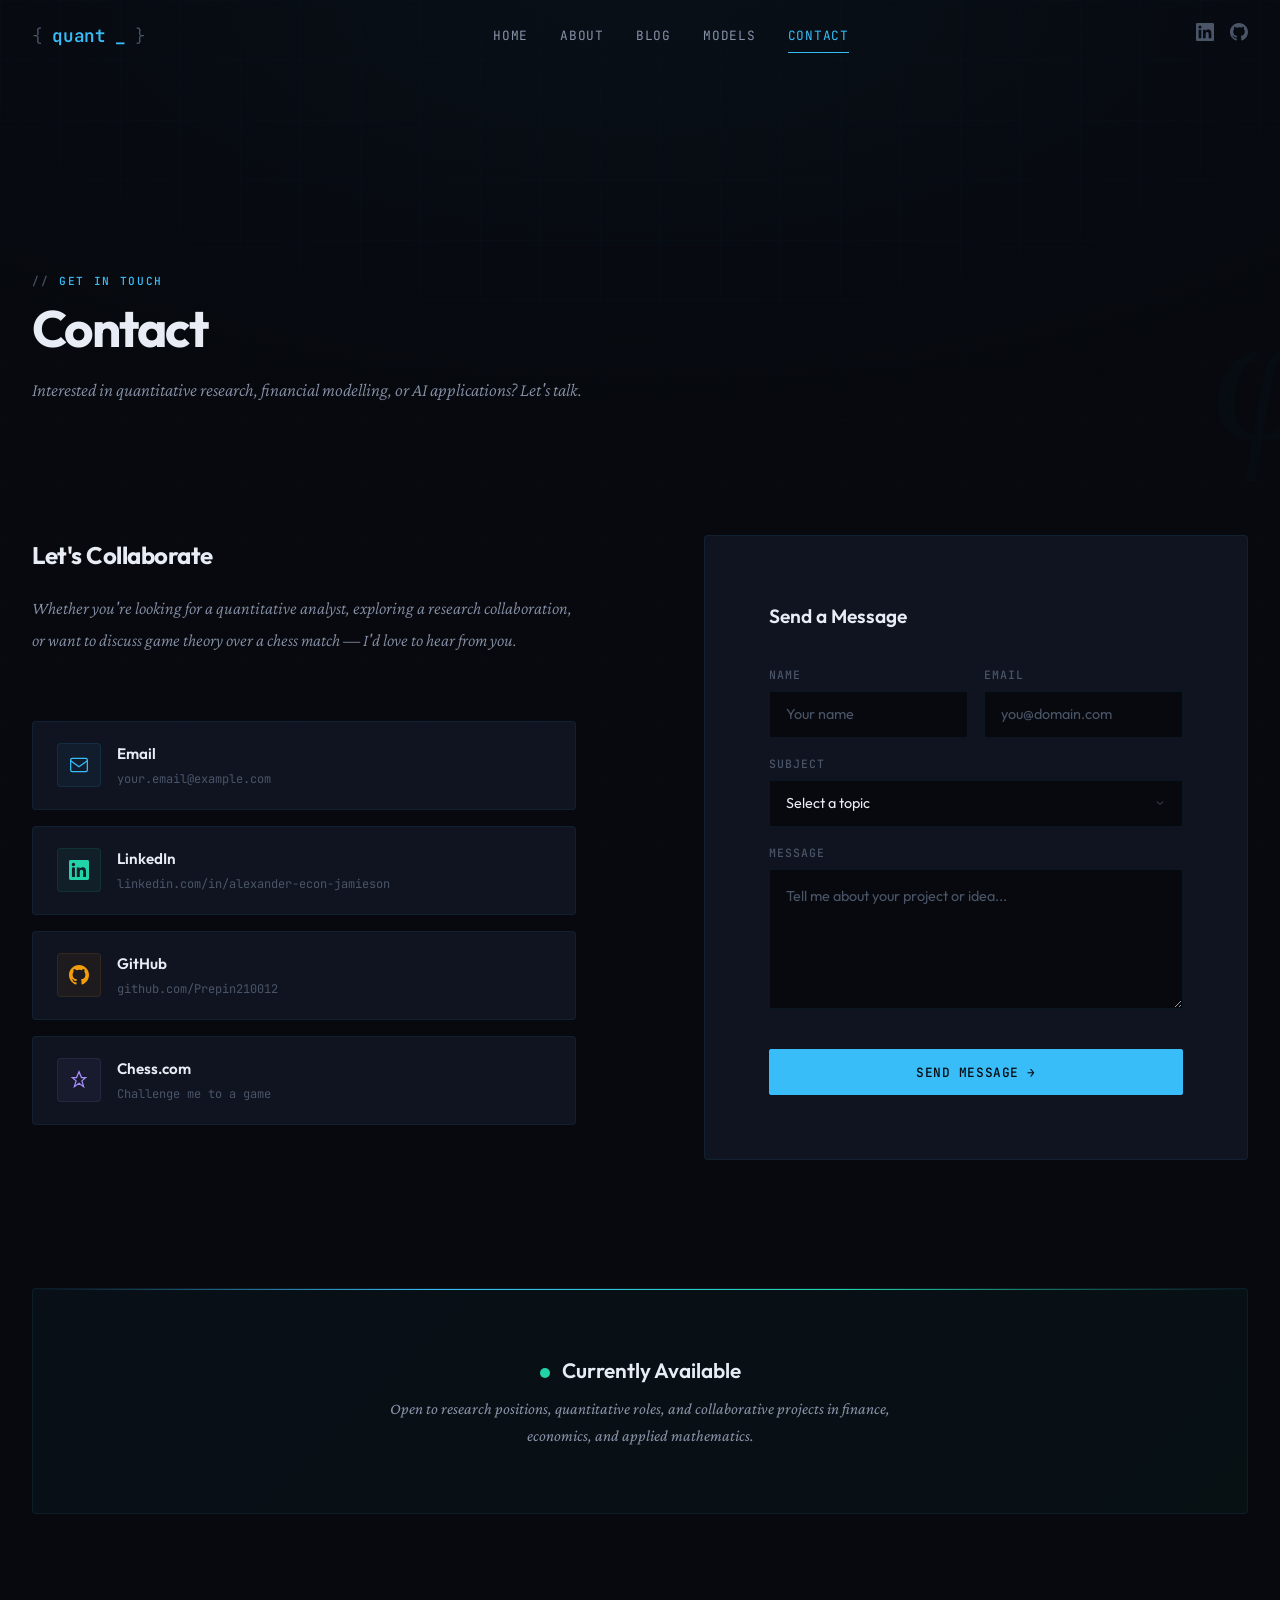
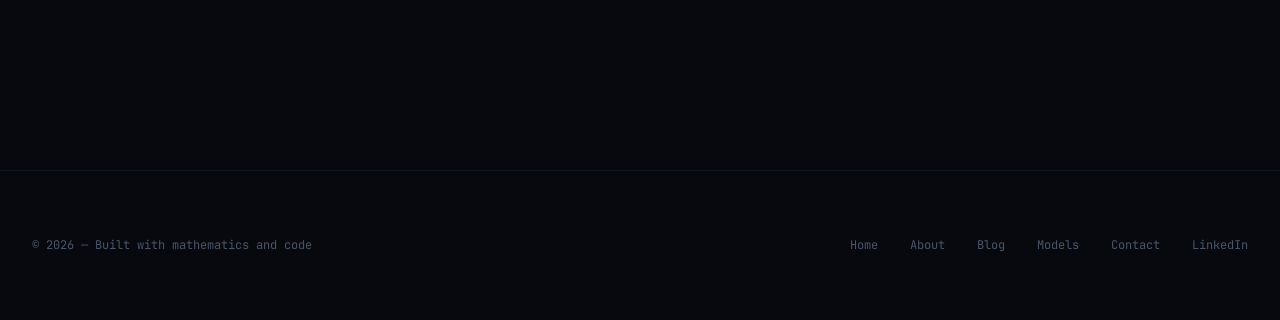
==== contact.html @ 0783afa6 "Transfer: transfered website over to github pages" ====
<!DOCTYPE html>
<html lang="en">
<head>
  <meta charset="UTF-8">
  <meta name="viewport" content="width=device-width, initial-scale=1.0">
  <title>Contact — Quantitative Portfolio</title>
  <link rel="stylesheet" href="css/main.css">
  <link rel="stylesheet" href="css/contact.css">
  <link rel="icon" href="data:image/svg+xml,<svg xmlns='http://www.w3.org/2000/svg' viewBox='0 0 100 100'><text y='0.9em' font-size='90'>∫</text></svg>">
</head>
<body>

  <!-- ═══ Navigation ═══ -->
  <nav class="nav">
    <div class="nav-inner">
      <a href="index.html" class="nav-logo">
        <span class="bracket">{</span> quant<span class="blink">_</span> <span class="bracket">}</span>
      </a>
      <div class="nav-links">
        <a href="index.html" class="nav-link">Home</a>
        <a href="about.html" class="nav-link">About</a>
        <a href="blog.html" class="nav-link">Blog</a>
        <a href="models.html" class="nav-link">Models</a>
        <a href="contact.html" class="nav-link active">Contact</a>
      </div>
      <div class="nav-social">
        <a href="https://linkedin.com/in/alexander-econ-jamieson" target="_blank" rel="noopener" aria-label="LinkedIn">
          <svg width="18" height="18" viewBox="0 0 24 24" fill="currentColor"><path d="M20.447 20.452h-3.554v-5.569c0-1.328-.027-3.037-1.852-3.037-1.853 0-2.136 1.445-2.136 2.939v5.667H9.351V9h3.414v1.561h.046c.477-.9 1.637-1.85 3.37-1.85 3.601 0 4.267 2.37 4.267 5.455v6.286zM5.337 7.433a2.062 2.062 0 01-2.063-2.065 2.064 2.064 0 112.063 2.065zm1.782 13.019H3.555V9h3.564v11.452zM22.225 0H1.771C.792 0 0 .774 0 1.729v20.542C0 23.227.792 24 1.771 24h20.451C23.2 24 24 23.227 24 22.271V1.729C24 .774 23.2 0 22.222 0h.003z"/></svg>
        </a>
        <a href="https://github.com/Prepin210012" target="_blank" rel="noopener" aria-label="GitHub">
          <svg width="18" height="18" viewBox="0 0 24 24" fill="currentColor"><path d="M12 0C5.374 0 0 5.373 0 12c0 5.302 3.438 9.8 8.207 11.387.599.111.793-.261.793-.577v-2.234c-3.338.726-4.033-1.416-4.033-1.416-.546-1.387-1.333-1.756-1.333-1.756-1.089-.745.083-.729.083-.729 1.205.084 1.839 1.237 1.839 1.237 1.07 1.834 2.807 1.304 3.492.997.107-.775.418-1.305.762-1.604-2.665-.305-5.467-1.334-5.467-5.931 0-1.311.469-2.381 1.236-3.221-.124-.303-.535-1.524.117-3.176 0 0 1.008-.322 3.301 1.23A11.509 11.509 0 0112 5.803c1.02.005 2.047.138 3.006.404 2.291-1.552 3.297-1.23 3.297-1.23.653 1.653.242 2.874.118 3.176.77.84 1.235 1.911 1.235 3.221 0 4.609-2.807 5.624-5.479 5.921.43.372.823 1.102.823 2.222v3.293c0 .319.192.694.801.576C20.566 21.797 24 17.3 24 12c0-6.627-5.373-12-12-12z"/></svg>
        </a>
      </div>
      <div class="nav-hamburger">
        <span></span><span></span><span></span>
      </div>
    </div>
  </nav>

  <!-- ═══ Page Header ═══ -->
  <section class="contact-header">
    <div class="container">
      <div class="reveal">
        <span class="section-label">Get in Touch</span>
        <h1 class="section-title">Contact</h1>
        <p class="section-subtitle">Interested in quantitative research, financial modelling, or AI applications? Let's talk.</p>
      </div>
      <div class="math-watermark" style="top: 5%; right: -3%;">φ</div>
    </div>
  </section>

  <!-- ═══ Contact Content ═══ -->
  <section class="section" style="padding-top: 0;">
    <div class="container">
      <div class="contact-grid">

        <!-- Left: Info + Channels -->
        <div class="contact-info reveal-left">
          <h3>Let's Collaborate</h3>
          <p class="intro-text">
            Whether you're looking for a quantitative analyst, exploring a research collaboration, or want to discuss game theory over a chess match — I'd love to hear from you.
          </p>

          <div class="contact-channels">
            <a href="mailto:your.email@example.com" class="card contact-channel">
              <div class="channel-icon">
                <svg viewBox="0 0 24 24" fill="none" stroke="currentColor" stroke-width="1.5"><rect x="2" y="4" width="20" height="16" rx="2"/><path d="m2 7 10 7 10-7"/></svg>
              </div>
              <div class="channel-details">
                <h4>Email</h4>
                <p>your.email@example.com</p>
              </div>
            </a>

            <a href="https://linkedin.com/in/alexander-econ-jamieson" target="_blank" rel="noopener" class="card contact-channel">
              <div class="channel-icon green">
                <svg viewBox="0 0 24 24" fill="currentColor"><path d="M20.447 20.452h-3.554v-5.569c0-1.328-.027-3.037-1.852-3.037-1.853 0-2.136 1.445-2.136 2.939v5.667H9.351V9h3.414v1.561h.046c.477-.9 1.637-1.85 3.37-1.85 3.601 0 4.267 2.37 4.267 5.455v6.286zM5.337 7.433a2.062 2.062 0 01-2.063-2.065 2.064 2.064 0 112.063 2.065zm1.782 13.019H3.555V9h3.564v11.452zM22.225 0H1.771C.792 0 0 .774 0 1.729v20.542C0 23.227.792 24 1.771 24h20.451C23.2 24 24 23.227 24 22.271V1.729C24 .774 23.2 0 22.222 0h.003z"/></svg>
              </div>
              <div class="channel-details">
                <h4>LinkedIn</h4>
                <p>linkedin.com/in/alexander-econ-jamieson</p>
              </div>
            </a>

            <a href="https://github.com/Prepin210012" target="_blank" rel="noopener" class="card contact-channel">
              <div class="channel-icon amber">
                <svg viewBox="0 0 24 24" fill="currentColor"><path d="M12 0C5.374 0 0 5.373 0 12c0 5.302 3.438 9.8 8.207 11.387.599.111.793-.261.793-.577v-2.234c-3.338.726-4.033-1.416-4.033-1.416-.546-1.387-1.333-1.756-1.333-1.756-1.089-.745.083-.729.083-.729 1.205.084 1.839 1.237 1.839 1.237 1.07 1.834 2.807 1.304 3.492.997.107-.775.418-1.305.762-1.604-2.665-.305-5.467-1.334-5.467-5.931 0-1.311.469-2.381 1.236-3.221-.124-.303-.535-1.524.117-3.176 0 0 1.008-.322 3.301 1.23A11.509 11.509 0 0112 5.803c1.02.005 2.047.138 3.006.404 2.291-1.552 3.297-1.23 3.297-1.23.653 1.653.242 2.874.118 3.176.77.84 1.235 1.911 1.235 3.221 0 4.609-2.807 5.624-5.479 5.921.43.372.823 1.102.823 2.222v3.293c0 .319.192.694.801.576C20.566 21.797 24 17.3 24 12c0-6.627-5.373-12-12-12z"/></svg>
              </div>
              <div class="channel-details">
                <h4>GitHub</h4>
                <p>github.com/Prepin210012</p>
              </div>
            </a>

            <a href="https://chess.com/member/Prepin210012" target="_blank" rel="noopener" class="card contact-channel">
              <div class="channel-icon violet">
                <svg viewBox="0 0 24 24" fill="none" stroke="currentColor" stroke-width="1.5"><path d="M12 2L9 9H4l4.5 4-2 7L12 16l5.5 4-2-7L20 9h-5L12 2z"/></svg>
              </div>
              <div class="channel-details">
                <h4>Chess.com</h4>
                <p>Challenge me to a game</p>
              </div>
            </a>
          </div>
        </div>

        <!-- Right: Contact Form -->
        <div class="card contact-form-wrap reveal-right">
          <h3>Send a Message</h3>

          <div class="form-row">
            <div class="form-group">
              <label for="name">Name</label>
              <input type="text" id="name" placeholder="Your name">
            </div>
            <div class="form-group">
              <label for="email">Email</label>
              <input type="email" id="email" placeholder="you@domain.com">
            </div>
          </div>

          <div class="form-group">
            <label for="subject">Subject</label>
            <select id="subject">
              <option value="" disabled selected>Select a topic</option>
              <option value="research">Research Collaboration</option>
              <option value="quant">Quantitative Analysis</option>
              <option value="ai">AI / ML for Markets</option>
              <option value="consulting">Consulting</option>
              <option value="chess">Chess</option>
              <option value="other">Other</option>
            </select>
          </div>

          <div class="form-group">
            <label for="message">Message</label>
            <textarea id="message" placeholder="Tell me about your project or idea..."></textarea>
          </div>

          <div class="form-submit">
            <button class="btn btn-primary" onclick="handleSubmit()" style="width: 100%; justify-content: center;">
              Send Message →
            </button>
          </div>
        </div>

      </div>

      <!-- ═══ Availability ═══ -->
      <div class="availability-banner reveal">
        <h3><span class="availability-dot"></span> Currently Available</h3>
        <p>Open to research positions, quantitative roles, and collaborative projects in finance, economics, and applied mathematics.</p>
      </div>

    </div>
  </section>

  <!-- ═══ Footer ═══ -->
  <footer class="footer">
    <div class="container">
      <div class="footer-inner">
        <span class="footer-text">© 2026 — Built with mathematics and code</span>
        <div class="footer-links">
          <a href="index.html">Home</a>
          <a href="about.html">About</a>
          <a href="blog.html">Blog</a>
          <a href="models.html">Models</a>
          <a href="contact.html">Contact</a>
          <a href="https://linkedin.com/in/alexander-econ-jamieson" target="_blank" rel="noopener">LinkedIn</a>
        </div>
      </div>
    </div>
  </footer>

  <script src="js/main.js"></script>
  <script>
    function handleSubmit() {
      const name = document.getElementById('name').value;
      const email = document.getElementById('email').value;
      const subject = document.getElementById('subject').value;
      const message = document.getElementById('message').value;

      if (!name || !email || !message) {
        alert('Please fill in all required fields.');
        return;
      }

      // In production, wire this to your backend / Formspree / Netlify Forms
      const mailto = `mailto:your.email@example.com?subject=${encodeURIComponent(subject || 'Portfolio Contact')}&body=${encodeURIComponent(`From: ${name} (${email})\n\n${message}`)}`;
      window.location.href = mailto;
    }
  </script>
</body>
</html>
---- css/main.css ----
/* ═══════════════════════════════════════════════════════════════
   DESIGN SYSTEM — Quantitative Terminal
   Dark, mathematical, financial-grade aesthetic
   ═══════════════════════════════════════════════════════════════ */

@import url('https://fonts.googleapis.com/css2?family=JetBrains+Mono:wght@300;400;500;600;700&family=Outfit:wght@200;300;400;500;600;700;800&family=Crimson+Pro:ital,wght@0,300;0,400;0,600;1,300;1,400&display=swap');

:root {
  /* Palette */
  --bg-primary:    #07090e;
  --bg-secondary:  #0c1018;
  --bg-card:       #0f1420;
  --bg-elevated:   #141a28;
  --surface:       #1a2235;
  --border:        rgba(56, 189, 248, 0.08);
  --border-hover:  rgba(56, 189, 248, 0.2);

  --text-primary:   #e8ecf4;
  --text-secondary: #8892a8;
  --text-muted:     #4a5568;

  --accent-cyan:    #38bdf8;
  --accent-green:   #22d3a7;
  --accent-amber:   #f59e0b;
  --accent-red:     #ef4444;
  --accent-violet:  #a78bfa;

  --glow-cyan:      0 0 30px rgba(56, 189, 248, 0.15);
  --glow-green:     0 0 30px rgba(34, 211, 167, 0.15);

  /* Typography */
  --font-display:  'Outfit', sans-serif;
  --font-mono:     'JetBrains Mono', monospace;
  --font-serif:    'Crimson Pro', serif;

  /* Spacing */
  --space-xs: 0.25rem;
  --space-sm: 0.5rem;
  --space-md: 1rem;
  --space-lg: 2rem;
  --space-xl: 4rem;
  --space-2xl: 8rem;

  /* Layout */
  --max-width: 1280px;
  --nav-height: 72px;

  /* Transitions */
  --ease-out-expo: cubic-bezier(0.16, 1, 0.3, 1);
  --ease-out-quart: cubic-bezier(0.25, 1, 0.5, 1);
}

/* ── Reset ─────────────────────────────────────────────────── */
*, *::before, *::after { box-sizing: border-box; margin: 0; padding: 0; }

html {
  scroll-behavior: smooth;
  font-size: 16px;
  -webkit-font-smoothing: antialiased;
  -moz-osx-font-smoothing: grayscale;
}

body {
  font-family: var(--font-display);
  background: var(--bg-primary);
  color: var(--text-primary);
  line-height: 1.7;
  overflow-x: hidden;
  min-height: 100vh;
}

a { color: inherit; text-decoration: none; }
img { max-width: 100%; display: block; }
ul, ol { list-style: none; }

::selection {
  background: rgba(56, 189, 248, 0.25);
  color: #fff;
}

/* ── Scrollbar ─────────────────────────────────────────────── */
::-webkit-scrollbar { width: 6px; }
::-webkit-scrollbar-track { background: var(--bg-primary); }
::-webkit-scrollbar-thumb {
  background: var(--surface);
  border-radius: 3px;
}
::-webkit-scrollbar-thumb:hover { background: var(--text-muted); }

/* ── Grid Background ───────────────────────────────────────── */
body::before {
  content: '';
  position: fixed;
  inset: 0;
  background:
    linear-gradient(rgba(56, 189, 248, 0.015) 1px, transparent 1px),
    linear-gradient(90deg, rgba(56, 189, 248, 0.015) 1px, transparent 1px);
  background-size: 60px 60px;
  pointer-events: none;
  z-index: 0;
}

body::after {
  content: '';
  position: fixed;
  inset: 0;
  background: radial-gradient(ellipse 80% 50% at 50% 0%, rgba(56, 189, 248, 0.04), transparent);
  pointer-events: none;
  z-index: 0;
}

/* ── Navigation ────────────────────────────────────────────── */
.nav {
  position: sticky;
  position: -webkit-sticky;
  top: 0;
  left: 0;
  right: 0;
  height: var(--nav-height);
  z-index: 1000;
  display: flex;
  align-items: center;
  justify-content: center;
  transition: background 0.4s ease, box-shadow 0.4s ease;
}

.nav.scrolled {
  background: rgba(7, 9, 14, 0.85);
  backdrop-filter: blur(20px) saturate(1.2);
  -webkit-backdrop-filter: blur(20px) saturate(1.2);
  box-shadow: 0 1px 0 var(--border);
}

.nav-inner {
  width: 100%;
  max-width: var(--max-width);
  padding: 0 var(--space-lg);
  display: flex;
  align-items: center;
  justify-content: space-between;
}

.nav-logo {
  font-family: var(--font-mono);
  font-size: 1.1rem;
  font-weight: 600;
  letter-spacing: -0.02em;
  color: var(--accent-cyan);
  display: flex;
  align-items: center;
  gap: 0.6rem;
}

.nav-logo .blink {
  animation: blink 1.2s step-end infinite;
}

@keyframes blink {
  50% { opacity: 0; }
}

.nav-logo .bracket {
  color: var(--text-muted);
  font-weight: 300;
}

.nav-links {
  display: flex;
  align-items: center;
  gap: var(--space-lg);
}

.nav-link {
  font-family: var(--font-mono);
  font-size: 0.8rem;
  font-weight: 400;
  color: var(--text-secondary);
  letter-spacing: 0.06em;
  text-transform: uppercase;
  position: relative;
  padding: 0.4rem 0;
  transition: color 0.3s ease;
}

.nav-link::after {
  content: '';
  position: absolute;
  bottom: 0;
  left: 0;
  width: 0;
  height: 1px;
  background: var(--accent-cyan);
  transition: width 0.4s var(--ease-out-expo);
}

.nav-link:hover {
  color: var(--text-primary);
}

.nav-link:hover::after {
  width: 100%;
}

.nav-link.active {
  color: var(--accent-cyan);
}

.nav-link.active::after {
  width: 100%;
}

.nav-social {
  display: flex;
  align-items: center;
  gap: var(--space-md);
}

.nav-social a {
  color: var(--text-muted);
  transition: color 0.3s ease, transform 0.3s ease;
}

.nav-social a:hover {
  color: var(--accent-cyan);
  transform: translateY(-1px);
}

/* ── Hamburger ─────────────────────────────────────────────── */
.nav-hamburger {
  display: none;
  flex-direction: column;
  gap: 5px;
  cursor: pointer;
  padding: 4px;
  z-index: 1001;
}

.nav-hamburger span {
  width: 24px;
  height: 2px;
  background: var(--text-secondary);
  transition: all 0.3s ease;
  border-radius: 1px;
}

/* ── Container / Layout ────────────────────────────────────── */
.container {
  width: 100%;
  max-width: var(--max-width);
  margin: 0 auto;
  padding: 0 var(--space-lg);
  position: relative;
  z-index: 1;
}

.section {
  padding: var(--space-2xl) 0;
}

/* ── Section Headers ───────────────────────────────────────── */
.section-label {
  font-family: var(--font-mono);
  font-size: 0.7rem;
  font-weight: 500;
  letter-spacing: 0.15em;
  text-transform: uppercase;
  color: var(--accent-cyan);
  margin-bottom: var(--space-sm);
  display: flex;
  align-items: center;
  gap: 0.6rem;
}

.section-label::before {
  content: '//';
  color: var(--text-muted);
}

.section-title {
  font-family: var(--font-display);
  font-size: clamp(2rem, 4vw, 3.2rem);
  font-weight: 700;
  letter-spacing: -0.03em;
  line-height: 1.15;
  margin-bottom: var(--space-md);
}

.section-subtitle {
  font-family: var(--font-serif);
  font-size: 1.15rem;
  font-weight: 300;
  color: var(--text-secondary);
  max-width: 600px;
  line-height: 1.8;
  font-style: italic;
}

/* ── Buttons ───────────────────────────────────────────────── */
.btn {
  display: inline-flex;
  align-items: center;
  gap: 0.6rem;
  font-family: var(--font-mono);
  font-size: 0.8rem;
  font-weight: 500;
  letter-spacing: 0.04em;
  padding: 0.85rem 1.8rem;
  border: 1px solid var(--border);
  border-radius: 2px;
  cursor: pointer;
  transition: all 0.35s var(--ease-out-expo);
  background: transparent;
  color: var(--text-primary);
  text-transform: uppercase;
}

.btn:hover {
  border-color: var(--accent-cyan);
  box-shadow: var(--glow-cyan);
  color: var(--accent-cyan);
  transform: translateY(-1px);
}

.btn-primary {
  background: var(--accent-cyan);
  color: var(--bg-primary);
  border-color: var(--accent-cyan);
}

.btn-primary:hover {
  background: #5bcefa;
  color: var(--bg-primary);
  box-shadow: var(--glow-cyan);
}

/* ── Cards ─────────────────────────────────────────────────── */
.card {
  background: var(--bg-card);
  border: 1px solid var(--border);
  border-radius: 4px;
  padding: var(--space-lg);
  transition: all 0.4s var(--ease-out-expo);
  position: relative;
  overflow: hidden;
}

.card::before {
  content: '';
  position: absolute;
  top: 0;
  left: 0;
  right: 0;
  height: 1px;
  background: linear-gradient(90deg, transparent, var(--accent-cyan), transparent);
  opacity: 0;
  transition: opacity 0.4s ease;
}

.card:hover {
  border-color: var(--border-hover);
  transform: translateY(-2px);
  box-shadow: 0 8px 40px rgba(0,0,0,0.3);
}

.card:hover::before {
  opacity: 1;
}

/* ── Tags ──────────────────────────────────────────────────── */
.tag {
  display: inline-block;
  font-family: var(--font-mono);
  font-size: 0.65rem;
  font-weight: 500;
  letter-spacing: 0.08em;
  text-transform: uppercase;
  padding: 0.3rem 0.7rem;
  border: 1px solid var(--border);
  border-radius: 2px;
  color: var(--text-secondary);
  transition: all 0.3s ease;
}

.tag.cyan  { border-color: rgba(56, 189, 248, 0.3); color: var(--accent-cyan); }
.tag.green { border-color: rgba(34, 211, 167, 0.3); color: var(--accent-green); }
.tag.amber { border-color: rgba(245, 158, 11, 0.3); color: var(--accent-amber); }
.tag.violet { border-color: rgba(167, 139, 250, 0.3); color: var(--accent-violet); }

/* ── Scroll Animations ─────────────────────────────────────── */
.reveal {
  opacity: 0;
  transform: translateY(30px);
  transition: opacity 0.8s var(--ease-out-expo), transform 0.8s var(--ease-out-expo);
}

.reveal.visible {
  opacity: 1;
  transform: translateY(0);
}

.reveal-left {
  opacity: 0;
  transform: translateX(-40px);
  transition: opacity 0.8s var(--ease-out-expo), transform 0.8s var(--ease-out-expo);
}

.reveal-left.visible {
  opacity: 1;
  transform: translateX(0);
}

.reveal-right {
  opacity: 0;
  transform: translateX(40px);
  transition: opacity 0.8s var(--ease-out-expo), transform 0.8s var(--ease-out-expo);
}

.reveal-right.visible {
  opacity: 1;
  transform: translateX(0);
}

.reveal-scale {
  opacity: 0;
  transform: scale(0.92);
  transition: opacity 0.8s var(--ease-out-expo), transform 0.8s var(--ease-out-expo);
}

.reveal-scale.visible {
  opacity: 1;
  transform: scale(1);
}

/* stagger children */
.stagger-children .reveal:nth-child(1) { transition-delay: 0.05s; }
.stagger-children .reveal:nth-child(2) { transition-delay: 0.12s; }
.stagger-children .reveal:nth-child(3) { transition-delay: 0.19s; }
.stagger-children .reveal:nth-child(4) { transition-delay: 0.26s; }
.stagger-children .reveal:nth-child(5) { transition-delay: 0.33s; }
.stagger-children .reveal:nth-child(6) { transition-delay: 0.40s; }

/* ── Footer ────────────────────────────────────────────────── */
.footer {
  border-top: 1px solid var(--border);
  padding: var(--space-xl) 0;
  margin-top: var(--space-2xl);
  position: relative;
  z-index: 1;
}

.footer-inner {
  display: flex;
  justify-content: space-between;
  align-items: center;
  flex-wrap: wrap;
  gap: var(--space-md);
}

.footer-text {
  font-family: var(--font-mono);
  font-size: 0.75rem;
  color: var(--text-muted);
}

.footer-links {
  display: flex;
  gap: var(--space-lg);
}

.footer-links a {
  font-family: var(--font-mono);
  font-size: 0.75rem;
  color: var(--text-muted);
  transition: color 0.3s ease;
}

.footer-links a:hover {
  color: var(--accent-cyan);
}

/* ── Math Decoration ───────────────────────────────────────── */
.math-watermark {
  position: absolute;
  font-family: var(--font-serif);
  font-size: clamp(6rem, 15vw, 14rem);
  font-weight: 300;
  font-style: italic;
  color: rgba(56, 189, 248, 0.02);
  pointer-events: none;
  user-select: none;
  z-index: 0;
  line-height: 1;
}

/* ── Utility ───────────────────────────────────────────────── */
.text-cyan { color: var(--accent-cyan); }
.text-green { color: var(--accent-green); }
.text-amber { color: var(--accent-amber); }
.text-muted { color: var(--text-muted); }
.font-mono { font-family: var(--font-mono); }
.font-serif { font-family: var(--font-serif); }

/* ── Responsive ────────────────────────────────────────────── */
@media (max-width: 768px) {
  :root {
    --nav-height: 64px;
  }

  .nav-links, .nav-social {
    display: none;
  }

  .nav-hamburger {
    display: flex;
  }

  .nav-links.mobile-open {
    display: flex;
    flex-direction: column;
    position: fixed;
    top: 0;
    left: 0;
    right: 0;
    bottom: 0;
    background: rgba(7, 9, 14, 0.97);
    backdrop-filter: blur(20px);
    justify-content: center;
    align-items: center;
    gap: var(--space-xl);
    z-index: 999;
  }

  .nav-links.mobile-open .nav-link {
    font-size: 1.1rem;
  }

  .section {
    padding: var(--space-xl) 0;
  }

  .container {
    padding: 0 var(--space-md);
  }
}
---- css/contact.css ----
/* ═══════════════════════════════════════════════════════════════
   CONTACT PAGE STYLES
   ═══════════════════════════════════════════════════════════════ */

.contact-header {
  padding-top: calc(var(--nav-height) + var(--space-2xl));
  padding-bottom: var(--space-xl);
  position: relative;
}

/* ── Contact Grid ──────────────────────────────────────────── */
.contact-grid {
  display: grid;
  grid-template-columns: 1fr 1fr;
  gap: var(--space-2xl);
  margin-top: var(--space-xl);
  align-items: start;
}

/* ── Contact Info ──────────────────────────────────────────── */
.contact-info h3 {
  font-family: var(--font-display);
  font-size: 1.5rem;
  font-weight: 700;
  letter-spacing: -0.02em;
  margin-bottom: var(--space-md);
}

.contact-info .intro-text {
  font-family: var(--font-serif);
  font-size: 1.1rem;
  font-weight: 300;
  font-style: italic;
  color: var(--text-secondary);
  line-height: 1.85;
  margin-bottom: var(--space-xl);
}

.contact-channels {
  display: flex;
  flex-direction: column;
  gap: var(--space-md);
}

.contact-channel {
  display: flex;
  align-items: center;
  gap: var(--space-md);
  padding: 1.2rem 1.5rem;
  transition: all 0.35s var(--ease-out-expo);
}

.contact-channel:hover {
  transform: translateX(4px);
}

.contact-channel .channel-icon {
  width: 44px;
  height: 44px;
  border-radius: 4px;
  background: rgba(56, 189, 248, 0.06);
  border: 1px solid rgba(56, 189, 248, 0.1);
  display: flex;
  align-items: center;
  justify-content: center;
  flex-shrink: 0;
  color: var(--accent-cyan);
}

.contact-channel .channel-icon svg {
  width: 20px;
  height: 20px;
}

.contact-channel .channel-icon.green {
  background: rgba(34, 211, 167, 0.06);
  border-color: rgba(34, 211, 167, 0.1);
  color: var(--accent-green);
}

.contact-channel .channel-icon.amber {
  background: rgba(245, 158, 11, 0.06);
  border-color: rgba(245, 158, 11, 0.1);
  color: var(--accent-amber);
}

.contact-channel .channel-icon.violet {
  background: rgba(167, 139, 250, 0.06);
  border-color: rgba(167, 139, 250, 0.1);
  color: var(--accent-violet);
}

.contact-channel .channel-details h4 {
  font-family: var(--font-display);
  font-size: 0.95rem;
  font-weight: 600;
  margin-bottom: 0.15rem;
}

.contact-channel .channel-details p {
  font-family: var(--font-mono);
  font-size: 0.75rem;
  color: var(--text-muted);
}

/* ── Contact Form ──────────────────────────────────────────── */
.contact-form-wrap {
  padding: var(--space-xl);
}

.contact-form-wrap h3 {
  font-family: var(--font-display);
  font-size: 1.2rem;
  font-weight: 600;
  margin-bottom: var(--space-lg);
}

.form-group {
  margin-bottom: var(--space-md);
}

.form-group label {
  display: block;
  font-family: var(--font-mono);
  font-size: 0.72rem;
  font-weight: 500;
  letter-spacing: 0.08em;
  text-transform: uppercase;
  color: var(--text-muted);
  margin-bottom: 0.4rem;
}

.form-group input,
.form-group textarea,
.form-group select {
  width: 100%;
  padding: 0.85rem 1rem;
  font-family: var(--font-display);
  font-size: 0.9rem;
  background: var(--bg-primary);
  border: 1px solid var(--border);
  border-radius: 2px;
  color: var(--text-primary);
  outline: none;
  transition: border-color 0.3s ease, box-shadow 0.3s ease;
}

.form-group input::placeholder,
.form-group textarea::placeholder {
  color: var(--text-muted);
}

.form-group input:focus,
.form-group textarea:focus,
.form-group select:focus {
  border-color: var(--accent-cyan);
  box-shadow: 0 0 0 3px rgba(56, 189, 248, 0.06);
}

.form-group textarea {
  min-height: 140px;
  resize: vertical;
  line-height: 1.7;
}

.form-group select {
  appearance: none;
  background-image: url("data:image/svg+xml,%3Csvg xmlns='http://www.w3.org/2000/svg' width='12' height='12' viewBox='0 0 24 24' fill='none' stroke='%234a5568' stroke-width='2'%3E%3Cpath d='M6 9l6 6 6-6'/%3E%3C/svg%3E");
  background-repeat: no-repeat;
  background-position: right 1rem center;
  cursor: pointer;
}

.form-group select option {
  background: var(--bg-card);
  color: var(--text-primary);
}

.form-row {
  display: grid;
  grid-template-columns: 1fr 1fr;
  gap: var(--space-md);
}

.form-submit {
  margin-top: var(--space-lg);
}

/* ── Availability Banner ───────────────────────────────────── */
.availability-banner {
  margin-top: var(--space-2xl);
  padding: var(--space-xl);
  text-align: center;
  background: linear-gradient(135deg, rgba(56, 189, 248, 0.04), rgba(34, 211, 167, 0.04));
  border: 1px solid var(--border);
  border-radius: 4px;
  position: relative;
  overflow: hidden;
}

.availability-banner::before {
  content: '';
  position: absolute;
  top: 0;
  left: 0;
  right: 0;
  height: 1px;
  background: linear-gradient(90deg, transparent, var(--accent-cyan), var(--accent-green), transparent);
}

.availability-dot {
  width: 10px;
  height: 10px;
  border-radius: 50%;
  background: var(--accent-green);
  display: inline-block;
  margin-right: 0.5rem;
  animation: pulse-dot 2s ease-in-out infinite;
  vertical-align: middle;
}

@keyframes pulse-dot {
  0%, 100% { opacity: 1; box-shadow: 0 0 0 0 rgba(34, 211, 167, 0.4); }
  50% { opacity: 0.7; box-shadow: 0 0 0 6px rgba(34, 211, 167, 0); }
}

.availability-banner h3 {
  font-family: var(--font-display);
  font-size: 1.3rem;
  font-weight: 600;
  margin-bottom: 0.4rem;
}

.availability-banner p {
  font-family: var(--font-serif);
  font-size: 1rem;
  font-style: italic;
  color: var(--text-secondary);
  max-width: 500px;
  margin: 0 auto;
}

/* ── Responsive ────────────────────────────────────────────── */
@media (max-width: 768px) {
  .contact-grid {
    grid-template-columns: 1fr;
  }

  .form-row {
    grid-template-columns: 1fr;
  }
}
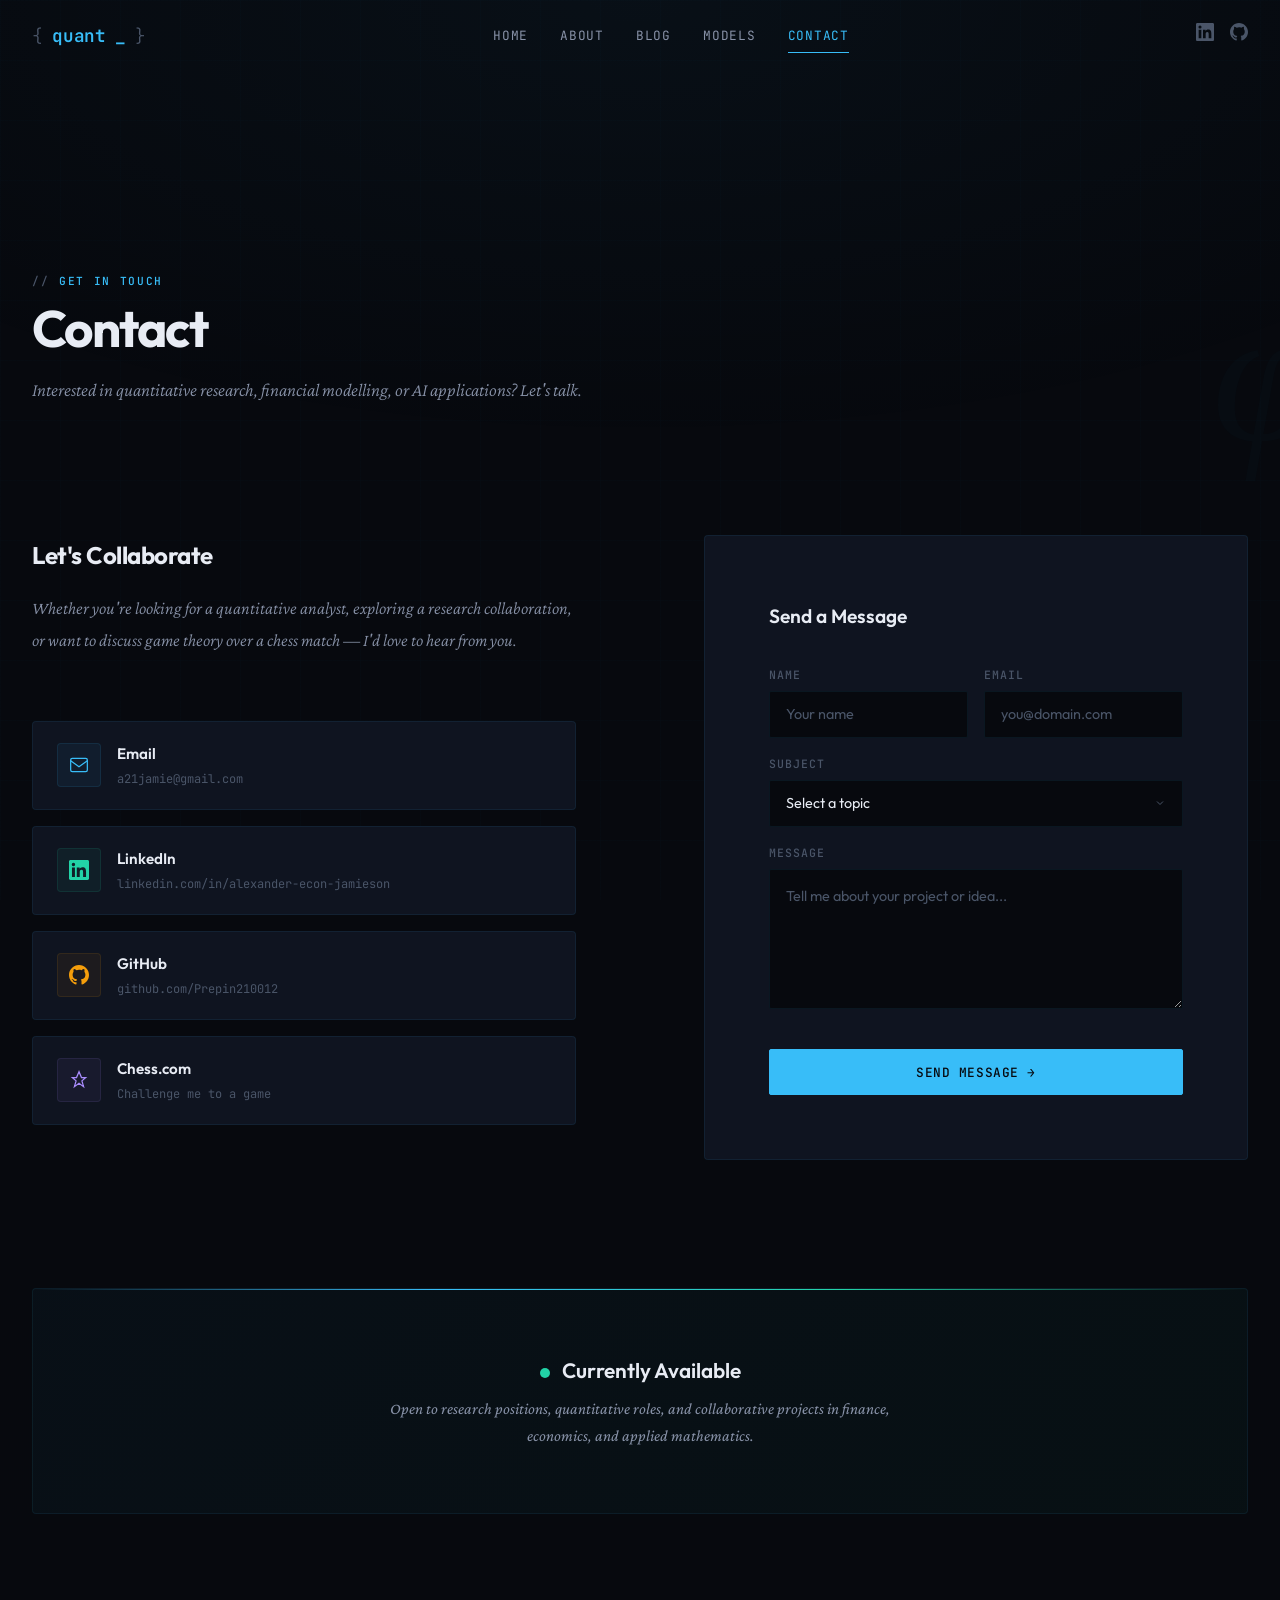
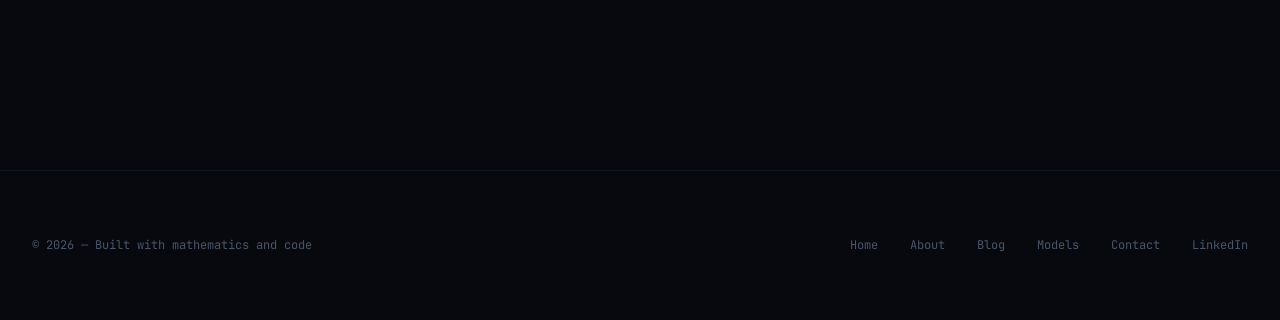
==== commit 6ee75f05: "Fix: Fixed the links to my contacts" ====
--- a/contact.html
+++ b/contact.html
@@ -62,13 +62,13 @@
           </p>
 
           <div class="contact-channels">
-            <a href="mailto:your.email@example.com" class="card contact-channel">
+            <a href="mailto:a21jamie@gmail.com" class="card contact-channel">
               <div class="channel-icon">
                 <svg viewBox="0 0 24 24" fill="none" stroke="currentColor" stroke-width="1.5"><rect x="2" y="4" width="20" height="16" rx="2"/><path d="m2 7 10 7 10-7"/></svg>
               </div>
               <div class="channel-details">
                 <h4>Email</h4>
-                <p>your.email@example.com</p>
+                <p>a21jamie@gmail.com</p>
               </div>
             </a>
 
@@ -186,7 +186,7 @@
       }
 
       // In production, wire this to your backend / Formspree / Netlify Forms
-      const mailto = `mailto:your.email@example.com?subject=${encodeURIComponent(subject || 'Portfolio Contact')}&body=${encodeURIComponent(`From: ${name} (${email})\n\n${message}`)}`;
+      const mailto = `mailto:a21jamie@gmail.com?subject=${encodeURIComponent(subject || 'Portfolio Contact')}&body=${encodeURIComponent(`From: ${name} (${email})\n\n${message}`)}`;
       window.location.href = mailto;
     }
   </script>
--- a/css/contact.css
+++ b/css/contact.css
@@ -101,6 +101,14 @@
   font-family: var(--font-mono);
   font-size: 0.75rem;
   color: var(--text-muted);
+
+}
+
+.contact-channel .channel-details a {
+  font-family: var(--font-mono);
+  font-size: 0.75rem;
+  color: var(--text-muted);
+
 }
 
 /* ── Contact Form ──────────────────────────────────────────── */
@@ -220,8 +228,17 @@
 }
 
 @keyframes pulse-dot {
-  0%, 100% { opacity: 1; box-shadow: 0 0 0 0 rgba(34, 211, 167, 0.4); }
-  50% { opacity: 0.7; box-shadow: 0 0 0 6px rgba(34, 211, 167, 0); }
+
+  0%,
+  100% {
+    opacity: 1;
+    box-shadow: 0 0 0 0 rgba(34, 211, 167, 0.4);
+  }
+
+  50% {
+    opacity: 0.7;
+    box-shadow: 0 0 0 6px rgba(34, 211, 167, 0);
+  }
 }
 
 .availability-banner h3 {
@@ -249,4 +266,4 @@
   .form-row {
     grid-template-columns: 1fr;
   }
-}
+}
